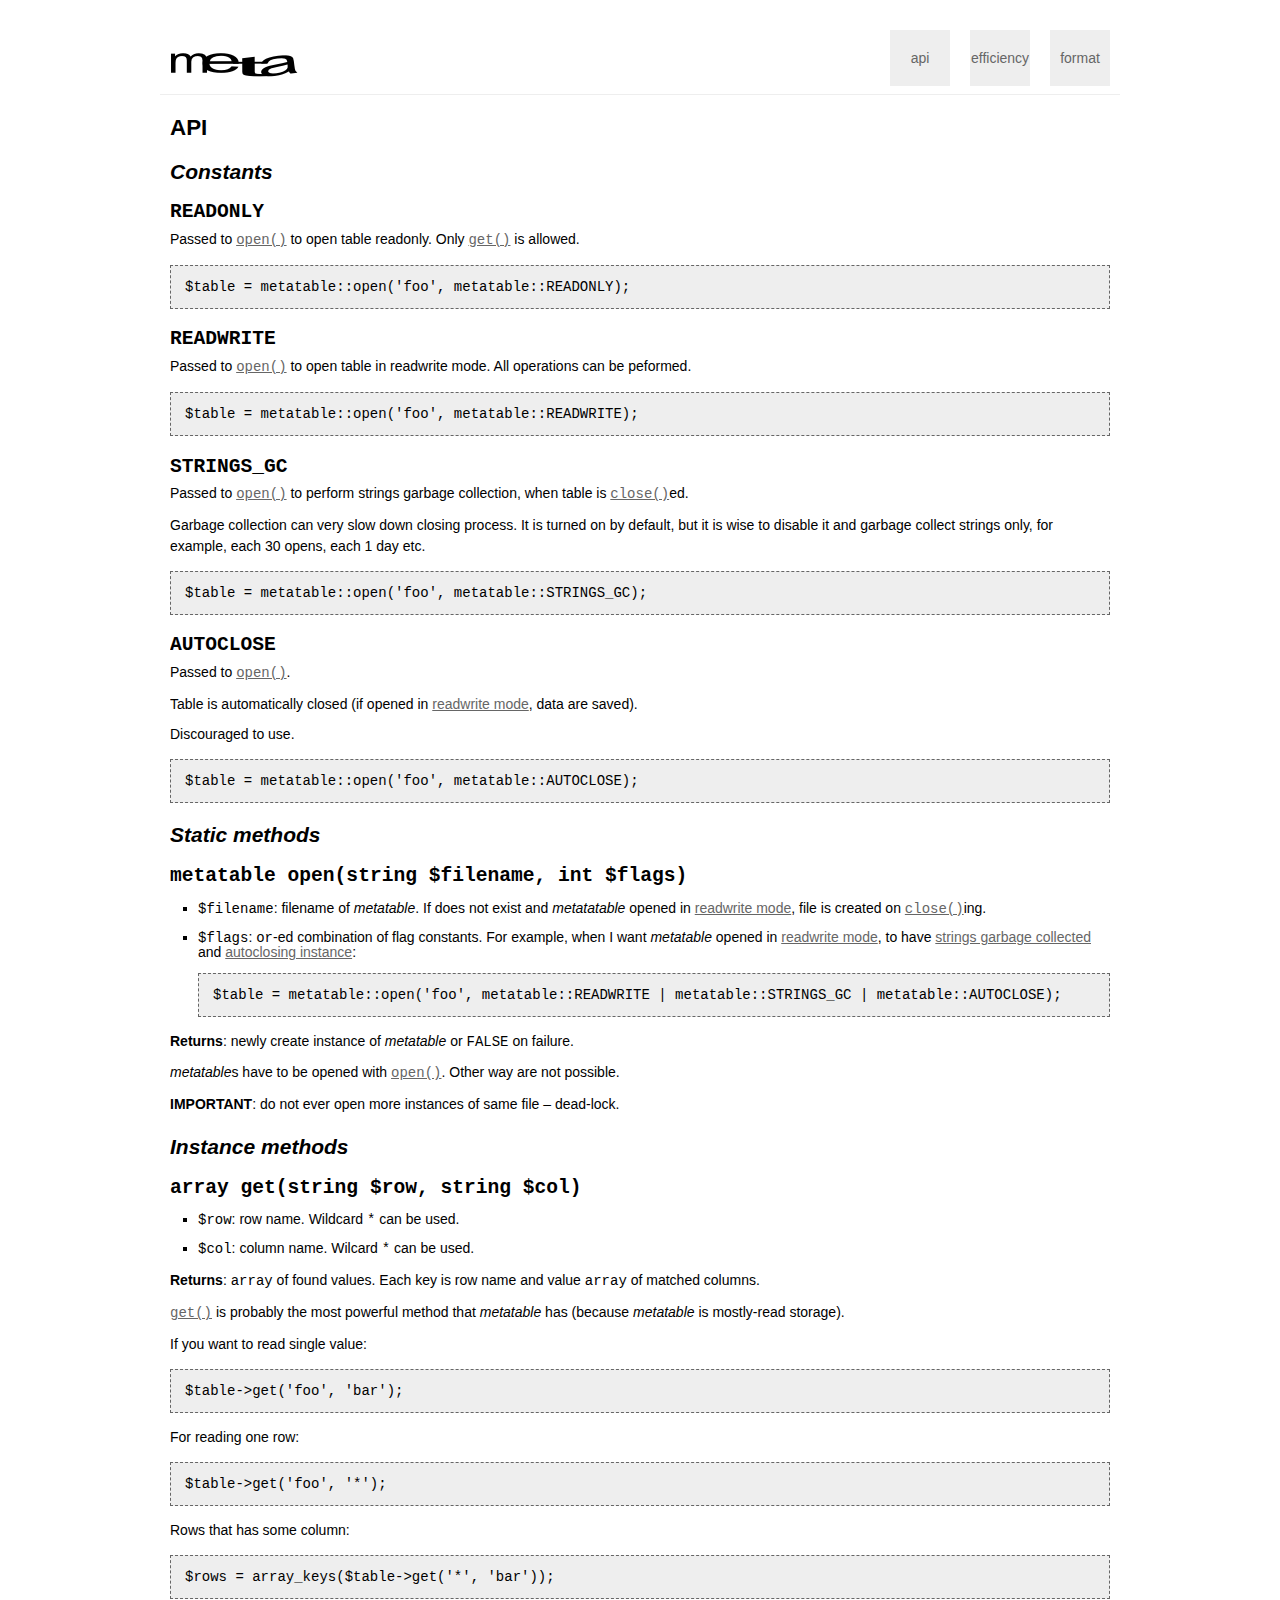
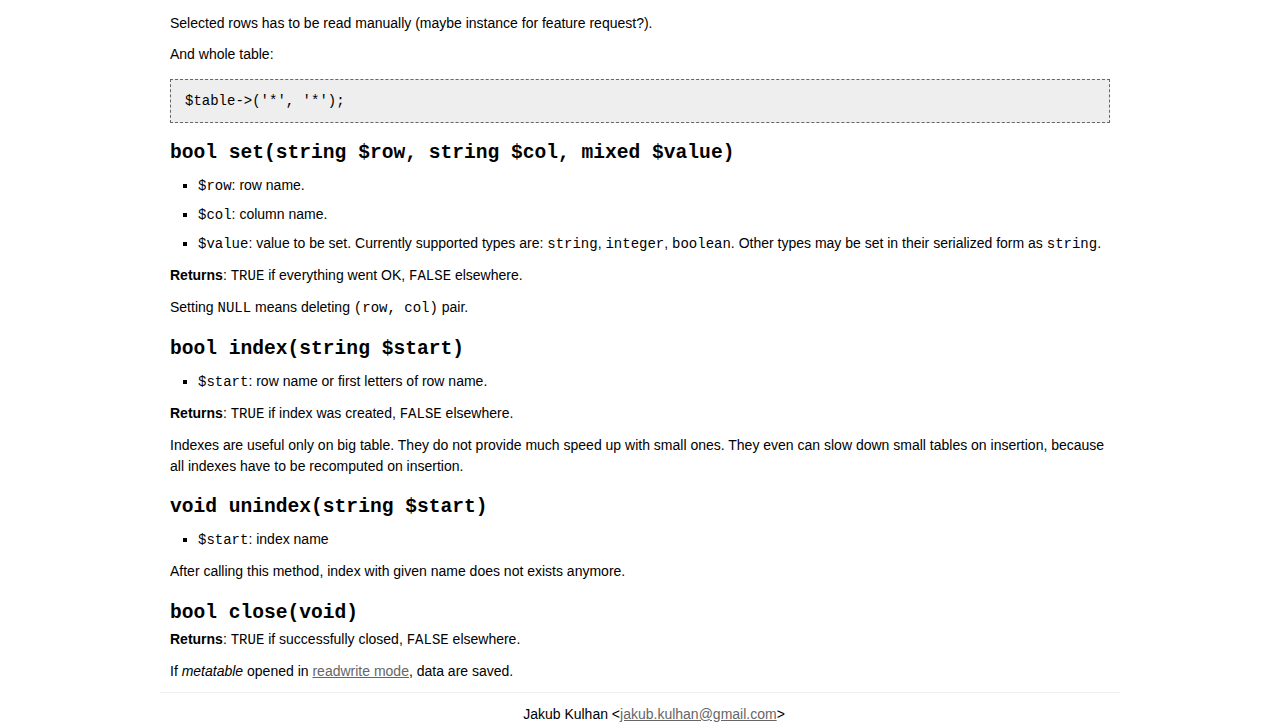
==== api.html @ ecb766ba "Initial commit" ====
<!DOCTYPE HTML PUBLIC "-//W3C//DTD HTML 4.01//EN" "http://www.w3.org/TR/html4/strict.dtd">
<html>
    <head>
        <meta http-equiv="Content-Type" content="text/html; charset=UTF-8">
        <title>metatable</title>
        <link rel="stylesheet" type="text/css" href="style.css">
    </head>
    <body>
        <div class="row" id="header">
            <h1 class="column grid-9"><a href="/metatable/">metatable<span></span></a></h1>
            <div class="column grid-3" id="menu">
                <ul class="row">
                    <li class="column grid-1"><a href="api.html">api</a></li>
                    <li class="column grid-1"><a href="efficiency.html">efficiency</a></li>
                    <li class="column grid-1"><a href="format.html">format</a></li>
                </ul>
            </div>
        </div>        </div>
        <div class="row" id="content">
            <div class="column grid-12">
                <h2>API</h2>
                    <h3>Constants</h3>
                        <h4 id="const-readonly"><code>READONLY</code></h4>
                        <p>Passed to <a href="#static-open"><code>open()</code></a> to open
                        table readonly. Only <a
                            href="#method-get"><code>get()</code></a> is allowed.</p>
                        <pre><code>$table = metatable::open('foo', metatable::READONLY);</code></pre>

                        <h4 id="const-readwrite"><code>READWRITE</code></h4>
                        <p>Passed to <a href="#static-open"><code>open()</code></a>
                        to open table in readwrite mode. All operations can be
                        peformed.</p>
                        <pre><code>$table = metatable::open('foo', metatable::READWRITE);</code></pre>

                        <h4 id="const-strings-gc"><code>STRINGS_GC</code></h4>
                        <p>Passed to <a href="#static-open"><code>open()</code></a>
                        to perform strings garbage collection, when table is <a
                            href="#method-close"><code>close()</code></a>ed.</p>
                        <p>Garbage collection can very slow down closing process.
                        It is turned on by default, but it is wise to disable it and
                        garbage collect strings only, for example, each 30 opens,
                        each 1 day etc.</p>
                        <pre><code>$table = metatable::open('foo', metatable::STRINGS_GC);</code></pre>

                        <h4 id="const-autoclose"><code>AUTOCLOSE</code></h4>
                        <p>Passed to <a
                            href="#static-open"><code>open()</code></a>.</p>
                        <p>Table is automatically closed (if opened in <a
                            href="#const-readwrite">readwrite mode</a>, data are
                        saved).</p>
                        <p>Discouraged to use.</p>
                        <pre><code>$table = metatable::open('foo', metatable::AUTOCLOSE);</code></pre>

                    <h3>Static methods</h3>
                        <h4 id="static-open"><code>metatable open(string $filename, int
                                $flags)</code></h4>
                        <ul class="params">
                            <li>
                                <code>$filename</code>: 
                                filename of
                                <em>metatable</em>. If does not exist and
                                <em>metatatable</em> opened in <a
                                    href="#const-readwrite">readwrite mode</a>, file is
                                created on <a
                                    href="#method-close"><code>close()</code></a>ing.
                            </li>
                            <li>
                                <code>$flags</code>: <code>or</code>-ed combination of flag constants. For example, when I want
                                <em>metatable</em> opened in <a
                                    href="#const-readwrite">readwrite mode</a>, to have
                                <a href="#const-strings-gc">strings garbage collected</a>
                                and <a href="#const-autoclose">autoclosing instance</a>:
                                <pre><code>$table = metatable::open('foo', metatable::READWRITE | metatable::STRINGS_GC | metatable::AUTOCLOSE);</code></pre>
                            </li>
                        </ul>
                        <p><strong>Returns</strong>: newly create instance of
                        <em>metatable</em> or <code>FALSE</code> on failure.</p>
                        <p><em>metatable</em>s have to be opened with <a
                            href="#static-open"><code>open()</code></a>. Other way
                        are not possible.</p>
                        <p><strong>IMPORTANT</strong>: do not ever open more
                        instances of same file – dead-lock.</p>
                    <h3>Instance methods</h3>
                        <h4 id="method-get"><code>array get(string $row, string
                                $col)</code></h4>
                        <ul class="params">
                            <li>
                                <code>$row</code>:
                                row name. Wildcard <code>*</code> can be used.
                            </li>
                            <li>
                                <code>$col</code>:
                                column name. Wilcard <code>*</code> can be used.
                            </li>
                        </ul>
                        <p><strong>Returns</strong>: <code>array</code> of found
                        values. Each key is row name and value <code>array</code> of
                        matched columns.</p>
                        <p><a href="#method-get"><code>get()</code></a> is probably
                        the most powerful method that <em>metatable</em> has (because
                        <em>metatable</em> is mostly-read storage).</p>
                        <p>If you want to read single value:</p>
                        <pre><code>$table-&gt;get('foo', 'bar');</code></pre>
                        <p>For reading one row:</p>
                        <pre><code>$table-&gt;get('foo', '*');</code></pre>
                        <p>Rows that has some column:</p>
                        <pre><code>$rows = array_keys($table-&gt;get('*', 'bar'));</code></pre>
                        <p>Selected rows has to be read manually (maybe instance for
                        feature request?).</p>
                        <p>And whole table:</p>
                        <pre><code>$table-&gt;('*', '*');</code></pre>

                        <h4 id="method-set"><code>bool set(string $row, string $col,
                                mixed $value)</code></h4>
                        <ul class="params">
                            <li>
                                <code>$row</code>:
                                row name.
                            </li>
                            <li>
                                <code>$col</code>:
                                column name.
                            </li>
                            <li>
                                <code>$value</code>:
                                value to be set. Currently supported types are:
                                <code>string</code>, <code>integer</code>,
                                <code>boolean</code>. Other types may be set in their
                                serialized form as <code>string</code>.
                            </li>
                        </ul>
                        <p><strong>Returns</strong>: <code>TRUE</code> if everything
                        went OK, <code>FALSE</code> elsewhere.</p>
                        <p>Setting <code>NULL</code> means deleting <code>(row,
                            col)</code> pair.</p>

                        <h4 id="method-index"><code>bool index(string
                                $start)</code></h4>
                        <ul class="params">
                            <li>
                                <code>$start</code>:
                                row name or first letters of row name.
                            </li>
                        </ul>
                        <p><strong>Returns</strong>: <code>TRUE</code> if index was
                        created, <code>FALSE</code> elsewhere.</p>
                        <p>Indexes are useful only on big table. They do not provide
                        much speed up with small ones. They even can slow down small
                        tables on insertion, because all indexes have to be
                        recomputed on insertion.</p>

                        <h4 id="method-unindex"><code>void unindex(string
                                $start)</code></h4>
                        <ul id="params">
                            <li>
                                <code>$start</code>:
                                index name
                            </li>
                        </ul>
                        <p>After calling this method, index with given name does not
                        exists anymore.</p>

                        <h4 id="method-close"><code>bool close(void)</code></h4>
                        <p><strong>Returns</strong>: <code>TRUE</code> if
                        successfully closed, <code>FALSE</code> elsewhere.</p>
                        <p>If <em>metatable</em> opened in <a
                            href="#const-readwrite">readwrite mode</a>, data are
                        saved.</p>
            </div>
        </div>
        <div class="row" id="footer">
            <div class="column grid-12">
                Jakub Kulhan &lt;<a href="mailto:jakub.kulhan@gmail.com">jakub.kulhan@gmail.com</a>&gt;
            </div>
        </div>
    </body>
</html>
---- style.css ----
html, body, div, span, applet, object, iframe,
h1, h2, h3, h4, h5, h6, p, blockquote, pre,
a, abbr, acronym, address, big, cite, code,
del, dfn, em, font, img, ins, kbd, q, s, samp,
small, strike, strong, sub, sup, tt, var,
b, u, i, center,
dl, dt, dd, ol, ul, li,
fieldset, form, label, legend,
table, caption, tbody, tfoot, thead, tr, th, td {
margin: 0;
padding: 0;
border: 0;
outline: 0;
font-size: 100%;
vertical-align: baseline;
background: transparent;
}
body {
line-height: 1;
}
ol, ul {
list-style: none;
}
blockquote, q {
quotes: none;
}
blockquote:before, blockquote:after,
q:before, q:after {
content: '';
content: none;
}
:focus {
outline: 0;
}
ins {
text-decoration: none;
}
del {
text-decoration: line-through;
}
table {
border-collapse: collapse;
border-spacing: 0;
}
 
/* ================ */
/* = The 1Kb Grid = */ /* 12 columns, 60 pixels each, with 20 pixel gutter */
/* ================ */
 
.grid-1 { width:60px; }
.grid-2 { width:140px; }
.grid-3 { width:220px; }
.grid-4 { width:300px; }
.grid-5 { width:380px; }
.grid-6 { width:460px; }
.grid-7 { width:540px; }
.grid-8 { width:620px; }
.grid-9 { width:700px; }
.grid-10 { width:780px; }
.grid-11 { width:860px; }
.grid-12 { width:940px; }
 
.column {
margin: 0 10px;
overflow: hidden;
float: left;
display: inline;
}
.row {
width: 960px;
margin: 0 auto;
overflow: hidden;
}
.row .row {
margin: 0 -10px;
width: auto;
display: inline-block;
}
body {
    font-family: sans-serif;
    font-size: 14px;
}
#header {
    padding-top: 30px;
    border-bottom: solid #eee 1px;
}
h1 {
    width: 128px;
    height: 64px;
}
h1 a, h1 a:hover {
    display: block;
    width: 100%;
    height: 100%;
    position: relative;
    background: transparent;
}
h1 a span {
    display: block;
    width: 100%;
    height: 100%;
    position: absolute;
    top: 0;
    left: 0;
    background: url('img/logo.png') no-repeat;
}
#menu a {
    display: block;
    padding: 20px 0;
    background: #eee;
    color: #666;
    text-decoration: none;
    text-align: center;
    border: solid #eee 1px;
}
#menu a:hover {
    background: transparent;
    color: #000;
}

h2, h3, h4, h5, h6 {
    margin: 1em 0 0.3em 0;
}
h2 {
    font-size: 160%;
}
h3 {
    font-size: 150%;
    font-style: italic;
}
h4 {
    font-size: 140%;
}
h5 {
    font-size: 130%;
    font-style: italic;
}
h6 {
    font-size: 120%;
}
p, pre, #content ul, #content ol {
    margin: 0.3em 0 0.7em 0;
}
p {
    line-height: 1.5;
}
pre {
    margin: 1em 0 1em 0;
    padding: 1em;
    background: #eee;
    border: dashed #666 1px;
}
#content ul {
    padding: 0 0 0 2em;
    list-style: square;
}
#content ul li {
    margin: 1em 0 1em 0;
}
#footer {
    border-top: solid #eee 1px;
    padding-bottom: 30px;
}
#footer .column {
    text-align: center;
    padding: 1em;
}
a {
    color: #666;
    text-decoration: underline;
}
a:hover {
    text-decoration: none;
    background: #eee;
}
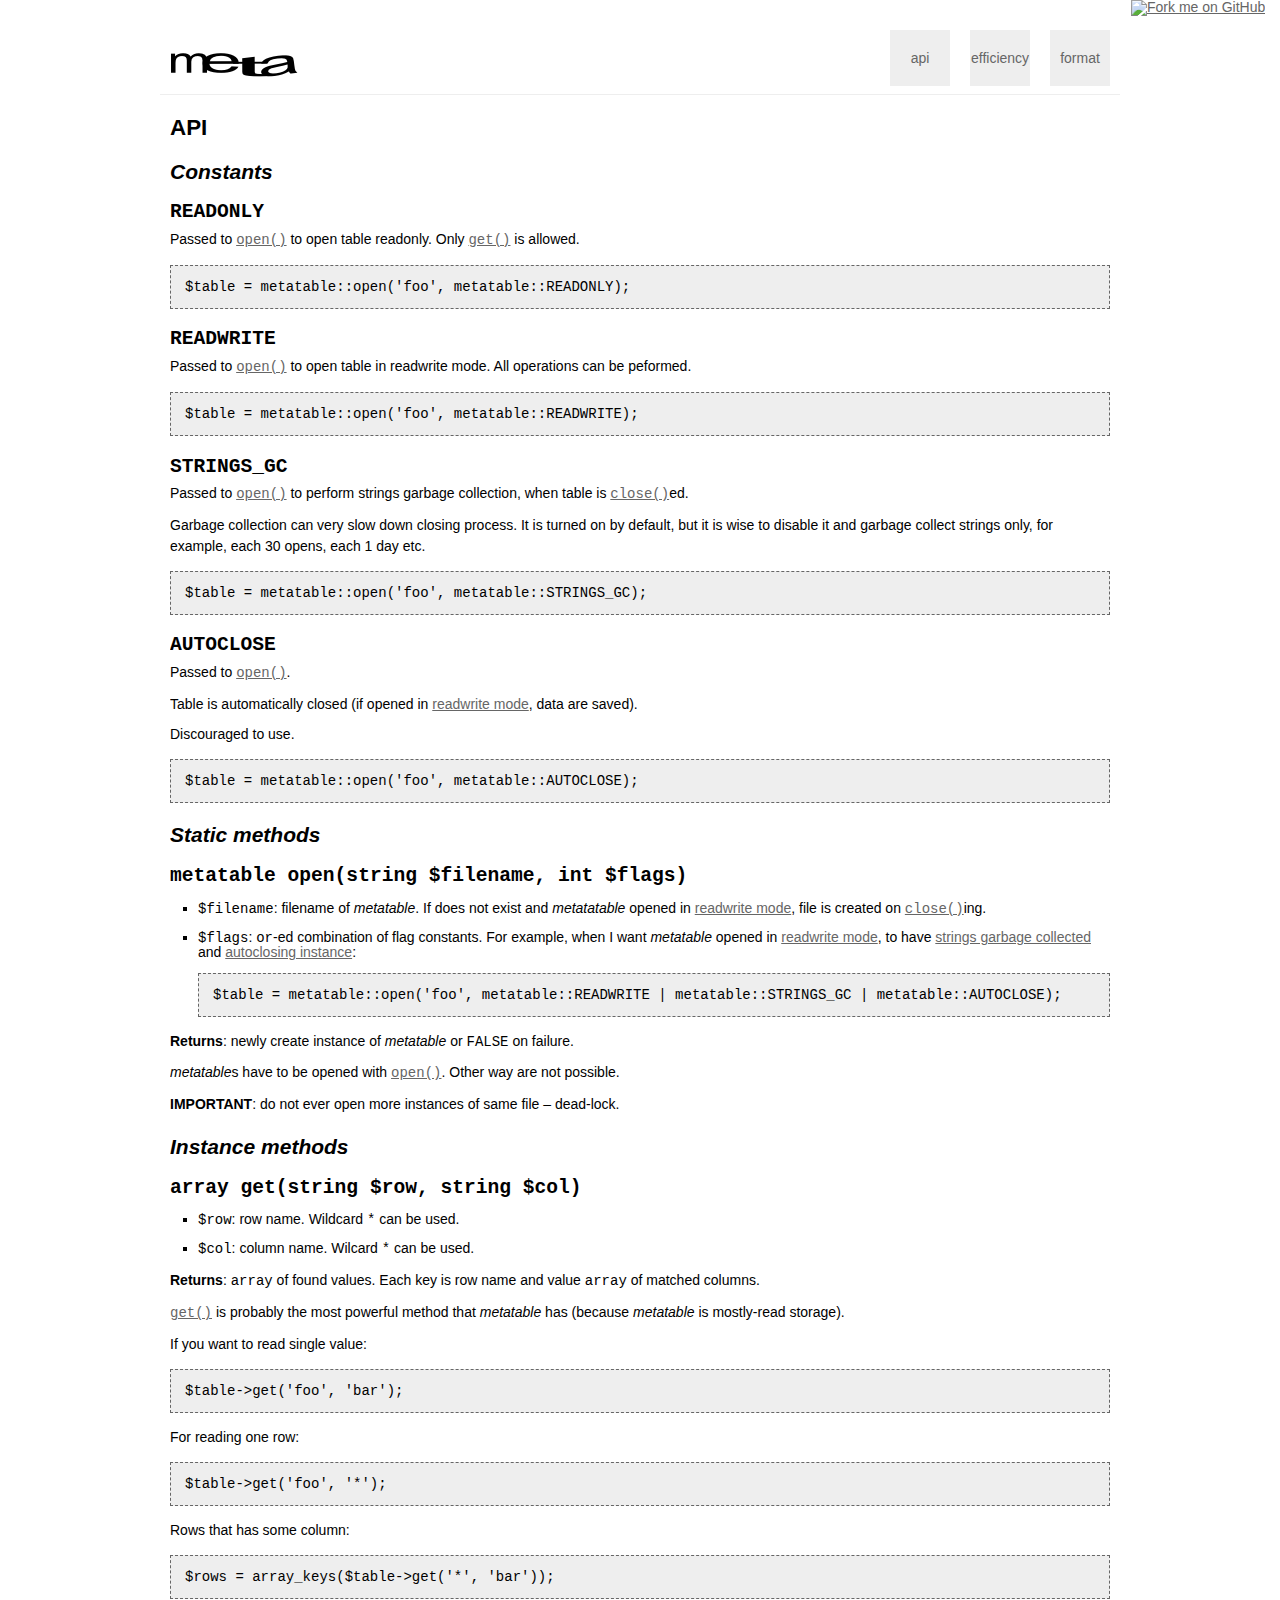
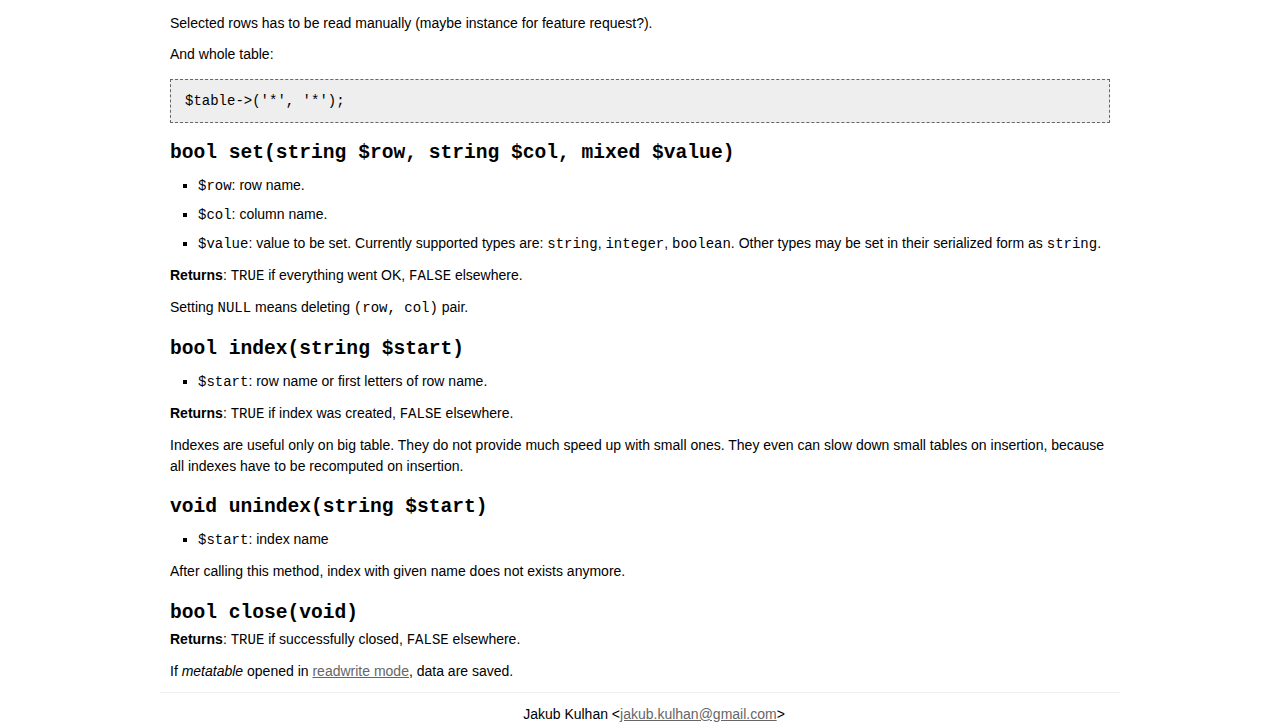
==== commit bee24536: "Added Fork me on GitHub ribbon" ====
--- a/api.html
+++ b/api.html
@@ -173,5 +173,10 @@
                 Jakub Kulhan &lt;<a href="mailto:jakub.kulhan@gmail.com">jakub.kulhan@gmail.com</a>&gt;
             </div>
         </div>
+        <div id="fork">
+            <a href="http://github.com/jakubkulhan/metatable/"><img
+                src="http://s3.amazonaws.com/github/ribbons/forkme_right_gray_6d6d6d.png"
+                alt="Fork me on GitHub"></a>
+        </div>
     </body>
 </html>
--- a/style.css
+++ b/style.css
@@ -173,3 +173,14 @@
     text-decoration: none;
     background: #eee;
 }
+#fork {
+    position: absolute;
+    top: 0;
+    right: 0;
+    width: 149px;
+    height: 149px;
+}
+#fork a, #fork a:hover {
+    display: block;
+    background: transparent;
+}
